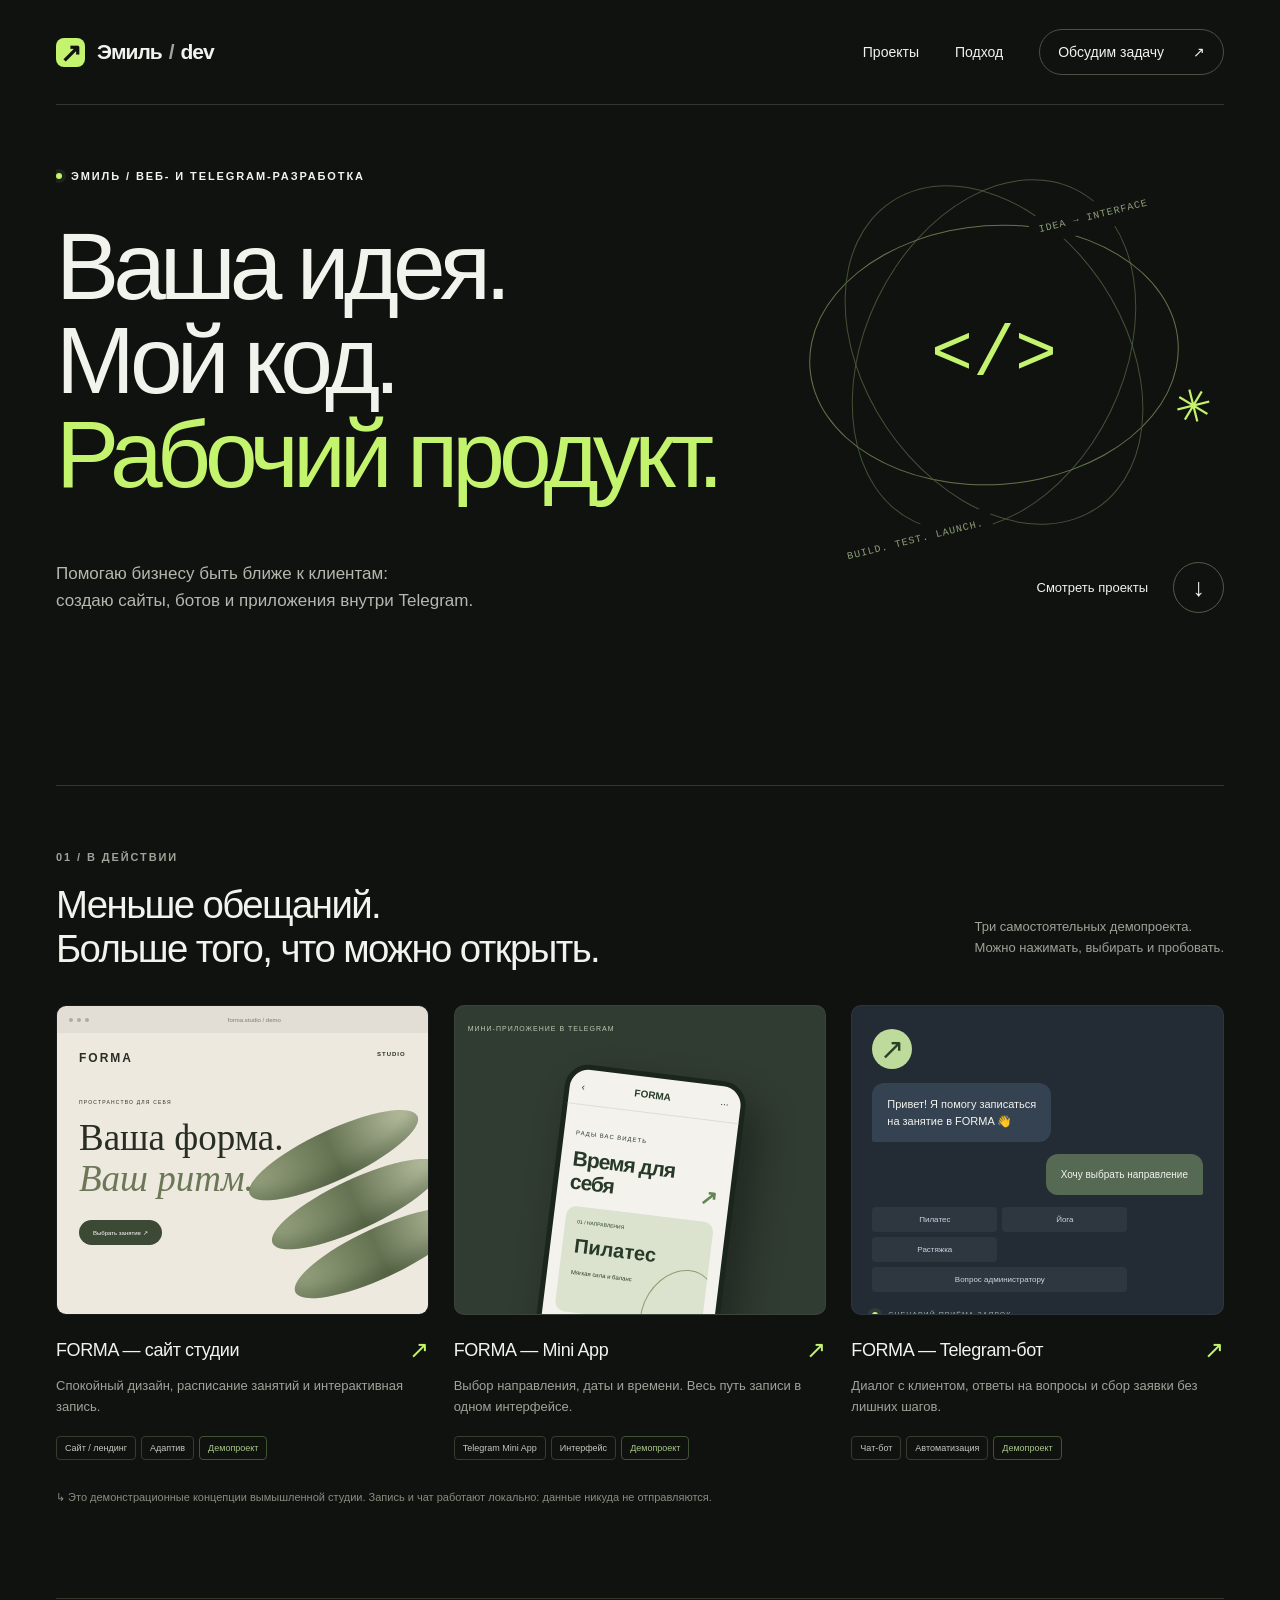
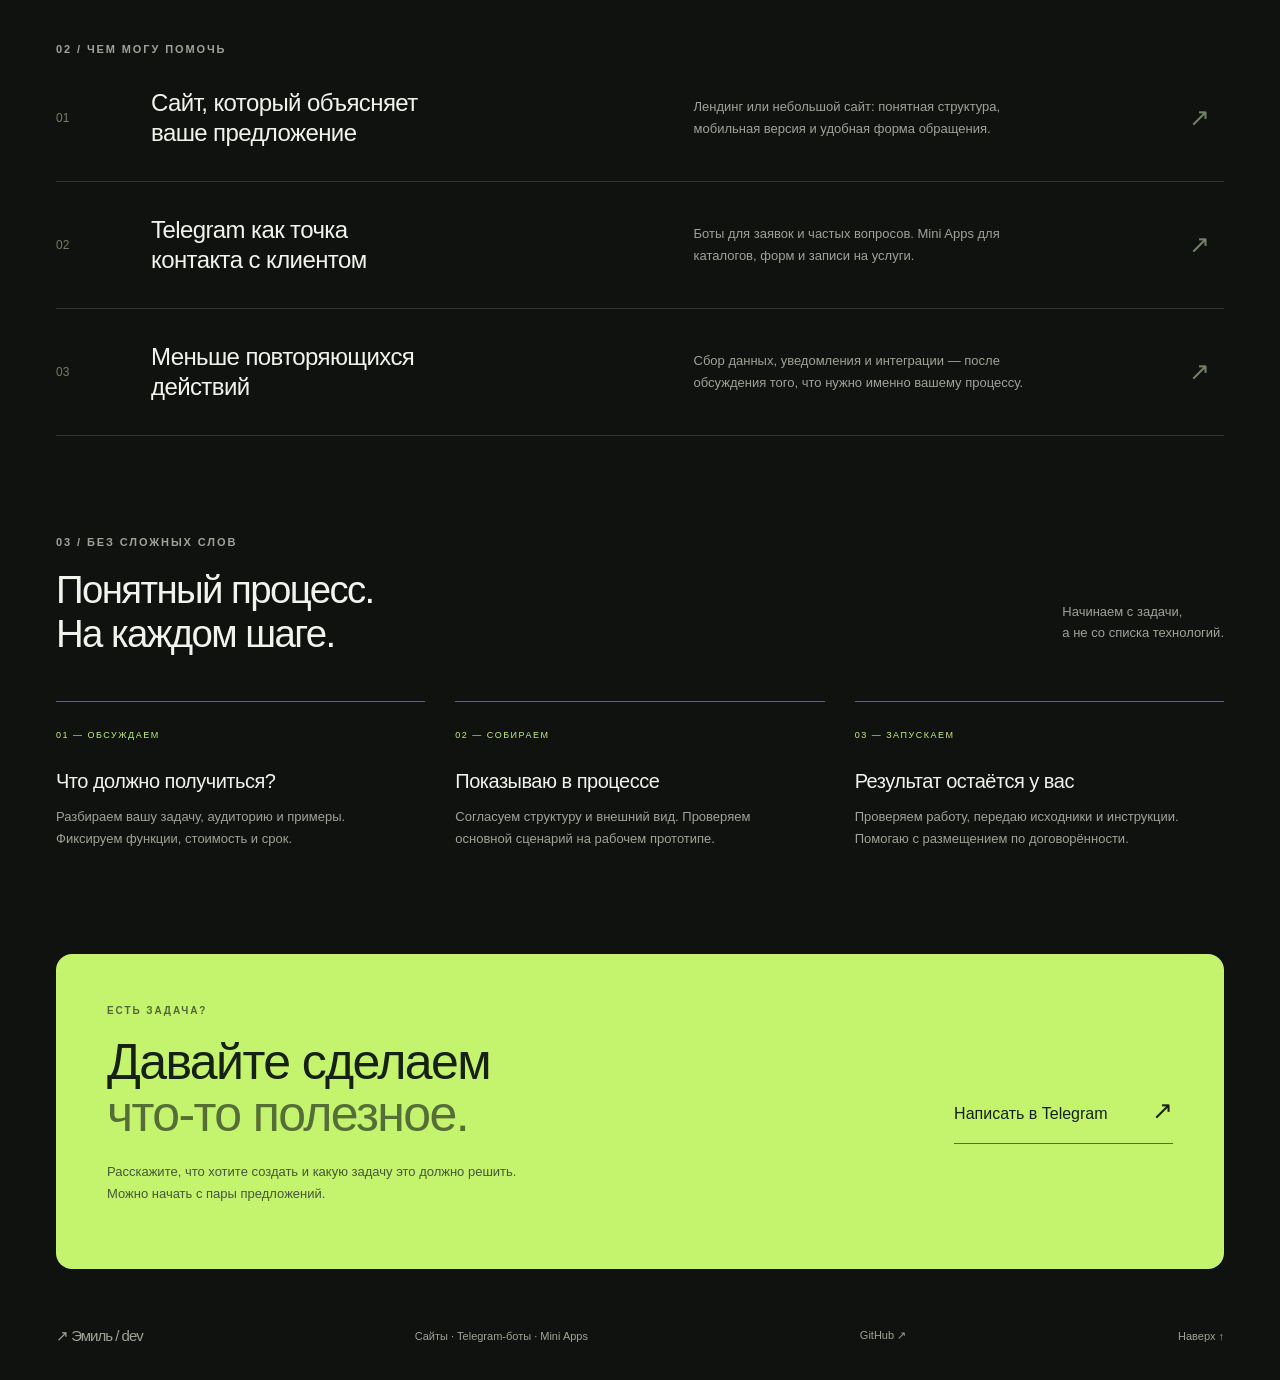
==== index.html @ 74a61aa7 "Publish Emil portfolio and interactive demo projects" ====
<!doctype html>
<html lang="ru"><head><meta charset="utf-8"><meta name="viewport" content="width=device-width,initial-scale=1"><meta name="theme-color" content="#101210"><meta name="description" content="Сайты, Telegram-боты и Mini Apps для бизнеса. Посмотрите интерактивные демонстрационные проекты и обсудите свою задачу."><title>Эмиль — сайты, Telegram-боты и Mini Apps</title><link rel="icon" href="icon.svg" type="image/svg+xml"><link rel="stylesheet" href="style.css"></head>
<body><a class="skip" href="#work">К проектам</a><header class="nav wrap"><a class="brand" href="#" aria-label="На главную"><span class="brand-icon">↗</span> Эмиль<span class="muted">/</span>dev</a><nav aria-label="Основная навигация"><a href="#work">Проекты</a><a href="#approach">Подход</a><a class="nav-contact" href="#contact">Обсудим задачу <span>↗</span></a></nav></header>
<main><section class="hero wrap"><div class="eyebrow"><span class="status-dot"></span> ЭМИЛЬ / ВЕБ- И TELEGRAM-РАЗРАБОТКА</div><h1>Ваша идея.<br>Мой код.<br><span>Рабочий продукт.</span></h1><div class="hero-bottom"><p>Помогаю бизнесу быть ближе к клиентам:<br class="desktop"> создаю сайты, ботов и приложения внутри Telegram.</p><a href="#work" class="round-link"><span>Смотреть проекты</span><span class="round">↓</span></a></div><div class="hero-art" aria-hidden="true"><div class="orbit orbit-one"></div><div class="orbit orbit-two"></div><div class="orbit orbit-three"></div><div class="art-core">&lt;/&gt;</div><span class="art-label label-one">IDEA → INTERFACE</span><span class="art-label label-two">BUILD. TEST. LAUNCH.</span><i class="art-spark">✳</i></div></section>
<section id="work" class="work wrap"><div class="section-top"><div><div class="eyebrow muted">01 / В ДЕЙСТВИИ</div><h2>Меньше обещаний.<br>Больше того, что можно открыть.</h2></div><p class="section-note">Три самостоятельных демопроекта.<br>Можно нажимать, выбирать и пробовать.</p></div>
<div class="project-grid"><a class="project project-site" href="studio.html"><div class="project-preview"><div class="browser-bar"><i></i><i></i><i></i><span>forma.studio / demo</span></div><div class="studio-preview"><div class="studio-mini-logo">FORMA<span>STUDIO</span></div><span class="tiny-caps">ПРОСТРАНСТВО ДЛЯ СЕБЯ</span><strong>Ваша форма.<br><em>Ваш ритм.</em></strong><span class="mini-pill">Выбрать занятие ↗</span><div class="sculpture"><i></i><i></i><i></i></div></div></div><div class="project-title"><h3>FORMA — сайт студии</h3><span>↗</span></div><p>Спокойный дизайн, расписание занятий и интерактивная запись.</p><div class="tags"><span>Сайт / лендинг</span><span>Адаптив</span><span class="demo-tag">Демопроект</span></div></a>
<a class="project project-mini" href="miniapp.html"><div class="project-preview mini-preview"><div class="floating-tag">МИНИ-ПРИЛОЖЕНИЕ В TELEGRAM</div><div class="phone"><div class="phone-top">‹ <b>FORMA</b> ···</div><div class="phone-body"><small>РАДЫ ВАС ВИДЕТЬ</small><strong>Время для<br>себя <span>↗</span></strong><div class="phone-card"><span>01 / НАПРАВЛЕНИЯ</span><b>Пилатес</b><i>Мягкая сила и баланс</i><div class="phone-lines"></div></div><div class="phone-menu">Главная <span>Запись</span> Профиль</div></div></div></div><div class="project-title"><h3>FORMA — Mini App</h3><span>↗</span></div><p>Выбор направления, даты и времени. Весь путь записи в одном интерфейсе.</p><div class="tags"><span>Telegram Mini App</span><span>Интерфейс</span><span class="demo-tag">Демопроект</span></div></a>
<a class="project project-bot" href="bot.html"><div class="project-preview bot-preview"><div class="bot-orb">↗</div><div class="chat-bubble">Привет! Я помогу записаться<br>на занятие в FORMA 👋</div><div class="chat-bubble outgoing">Хочу выбрать направление</div><div class="chat-options"><span>Пилатес</span><span>Йога</span><span>Растяжка</span><span>Вопрос администратору</span></div><div class="chat-caption"><i class="status-dot"></i> СЦЕНАРИЙ ПРИЁМА ЗАЯВОК</div></div><div class="project-title"><h3>FORMA — Telegram-бот</h3><span>↗</span></div><p>Диалог с клиентом, ответы на вопросы и сбор заявки без лишних шагов.</p><div class="tags"><span>Чат-бот</span><span>Автоматизация</span><span class="demo-tag">Демопроект</span></div></a></div><p class="honest-note">↳ Это демонстрационные концепции вымышленной студии. Запись и чат работают локально: данные никуда не отправляются.</p></section>
<section class="services wrap"><div class="eyebrow muted">02 / ЧЕМ МОГУ ПОМОЧЬ</div><div class="service-row"><span>01</span><h3>Сайт, который объясняет<br>ваше предложение</h3><p>Лендинг или небольшой сайт: понятная структура, мобильная версия и удобная форма обращения.</p><span class="service-arrow">↗</span></div><div class="service-row"><span>02</span><h3>Telegram как точка<br>контакта с клиентом</h3><p>Боты для заявок и частых вопросов. Mini Apps для каталогов, форм и записи на услуги.</p><span class="service-arrow">↗</span></div><div class="service-row"><span>03</span><h3>Меньше повторяющихся<br>действий</h3><p>Сбор данных, уведомления и интеграции — после обсуждения того, что нужно именно вашему процессу.</p><span class="service-arrow">↗</span></div></section>
<section id="approach" class="approach wrap"><div class="section-top"><div><div class="eyebrow muted">03 / БЕЗ СЛОЖНЫХ СЛОВ</div><h2>Понятный процесс.<br>На каждом шаге.</h2></div><p class="section-note">Начинаем с задачи,<br>а не со списка технологий.</p></div><div class="steps"><article><span>01 — ОБСУЖДАЕМ</span><h3>Что должно получиться?</h3><p>Разбираем вашу задачу, аудиторию и примеры. Фиксируем функции, стоимость и срок.</p></article><article><span>02 — СОБИРАЕМ</span><h3>Показываю в процессе</h3><p>Согласуем структуру и внешний вид. Проверяем основной сценарий на рабочем прототипе.</p></article><article><span>03 — ЗАПУСКАЕМ</span><h3>Результат остаётся у вас</h3><p>Проверяем работу, передаю исходники и инструкции. Помогаю с размещением по договорённости.</p></article></div></section>
<section id="contact" class="contact wrap"><div><div class="eyebrow">ЕСТЬ ЗАДАЧА?</div><h2>Давайте сделаем<br><span>что-то полезное.</span></h2><p>Расскажите, что хотите создать и какую задачу это должно решить. Можно начать с пары предложений.</p></div><a class="contact-button" href="https://t.me/atlamain" target="_blank" rel="noopener noreferrer">Написать в Telegram <span>↗</span></a></section></main><footer class="wrap"><a class="brand" href="#">↗ Эмиль / dev</a><span>Сайты · Telegram-боты · Mini Apps</span><a href="https://github.com/atlaceo" target="_blank" rel="noopener noreferrer">GitHub ↗</a><a href="#">Наверх ↑</a></footer></body></html>
---- style.css ----
:root{--bg:#101210;--panel:#191c18;--line:#33382f;--text:#f2f3ed;--muted:#9da397;--accent:#c4f36d}*{box-sizing:border-box}html{scroll-behavior:smooth;scroll-padding-top:30px}body{margin:0;background:var(--bg);color:var(--text);font-family:Arial,Helvetica,sans-serif;-webkit-font-smoothing:antialiased}a{color:inherit;text-decoration:none}button,input,select{font:inherit}a:focus-visible,button:focus-visible{outline:3px solid var(--accent);outline-offset:6px}.wrap{width:min(1360px,calc(100% - 112px));margin:auto}.muted{color:var(--muted)}.skip{position:absolute;top:-90px;background:var(--accent);color:var(--bg);padding:16px;z-index:10}.skip:focus{top:0}.nav{height:105px;display:flex;align-items:center;justify-content:space-between;border-bottom:1px solid var(--line)}.brand{display:flex;align-items:center;gap:7px;font-size:21px;letter-spacing:-1px;font-weight:700}.brand-icon{background:var(--accent);color:var(--bg);border-radius:8px;width:29px;height:29px;display:grid;place-items:center;font-size:26px;margin-right:5px}nav{display:flex;align-items:center;gap:36px;font-size:14px}nav a:hover{color:var(--accent)}.nav-contact{border:1px solid #4a5142;padding:14px 18px;border-radius:30px}.nav-contact span{margin-left:25px}.hero{position:relative;padding:65px 0 46px;overflow:hidden;min-height:680px}.eyebrow{font-size:11px;font-weight:600;letter-spacing:1.9px;display:flex;align-items:center;gap:9px}.status-dot{display:inline-block;background:var(--accent);width:6px;height:6px;border-radius:50%;box-shadow:0 0 0 4px #c4f36d12}h1{font-size:clamp(64px,7.4vw,112px);line-height:.99;letter-spacing:-6px;font-weight:500;margin:38px 0 42px;position:relative;z-index:2}h1 span{color:var(--accent)}.hero-bottom{display:flex;align-items:center;justify-content:space-between;position:relative;z-index:2}.hero-bottom p{color:#b3b9ad;font-size:17px;line-height:1.6}.round-link{display:flex;align-items:center;gap:25px;font-size:13px}.round{height:51px;width:51px;border:1px solid #535c47;border-radius:50%;display:grid;place-items:center;font-size:25px;transition:.2s}.round-link:hover .round{background:var(--accent);color:var(--bg);transform:translateY(4px)}.hero-art{position:absolute;right:30px;top:45px;width:400px;height:410px;transform:rotate(-14deg)}.orbit{position:absolute;border:1px solid #445337;border-radius:50%;inset:20px 70px;transform:rotate(40deg)}.orbit-two{transform:rotate(100deg);border-color:#63744b}.orbit-three{transform:rotate(160deg)}.art-core{position:absolute;inset:100px;display:grid;place-items:center;font-family:monospace;font-size:70px;color:#c4f36d;transform:rotate(14deg)}.art-label{position:absolute;background:var(--bg);padding:9px;color:#8e9f79;font:10px monospace;letter-spacing:1px}.label-one{top:80px;right:5px}.label-two{bottom:30px;left:0}.art-spark{position:absolute;right:0;bottom:80px;color:var(--accent);font-size:45px;font-style:normal}.work{padding:65px 0 80px;border-top:1px solid var(--line)}.section-top{display:flex;align-items:end;justify-content:space-between;gap:30px;margin-bottom:34px}h2{font-size:clamp(30px,3vw,44px);font-weight:500;letter-spacing:-1.6px;line-height:1.15;margin:20px 0 0}.section-note{font-size:13px;line-height:1.6;color:var(--muted);max-width:280px}.project-grid{display:grid;grid-template-columns:repeat(3,1fr);gap:25px}.project-preview{height:310px;border-radius:10px;overflow:hidden;position:relative;border:1px solid #ffffff0c;transition:transform .3s}.project:hover .project-preview{transform:translateY(-5px)}.browser-bar{height:27px;background:#e3ded5;display:flex;gap:4px;align-items:center;padding:0 12px}.browser-bar i{background:#b1aaa0;border-radius:50%;height:4px;width:4px}.browser-bar span{font-size:6px;margin:auto;color:#81796f}.studio-preview{height:285px;background:#eee9df;color:#292e25;position:relative;overflow:hidden;padding:18px 22px}.studio-mini-logo{font-size:12px;font-weight:700;letter-spacing:2px;display:flex;justify-content:space-between}.studio-mini-logo span{font-size:6px;letter-spacing:1px}.tiny-caps{display:block;font-size:5px;letter-spacing:1.2px;margin-top:34px}.studio-preview strong{font-family:Georgia,serif;font-size:37px;line-height:1.1;font-weight:400;display:block;margin-top:13px;position:relative;z-index:2}.studio-preview em{color:#6b7756}.mini-pill{background:#3c4934;color:#fff;padding:9px 14px;border-radius:20px;font-size:6px;display:inline-block;margin-top:20px;position:relative;z-index:2}.sculpture{position:absolute;right:-35px;bottom:-10px;transform:rotate(-25deg);width:190px;height:210px}.sculpture i{display:block;background:linear-gradient(90deg,#9ca783,#657352,#c2c9a9);height:50px;width:185px;border-radius:50%;box-shadow:inset 0 -10px 15px #28392055;margin-top:4px}.project-title{display:flex;justify-content:space-between;align-items:center;margin-top:21px}.project-title h3{font-size:18px;margin:0;font-weight:500;letter-spacing:-.4px}.project-title>span{font-size:24px;color:var(--accent)}.project>p{font-size:13px;line-height:1.6;color:var(--muted);margin:12px 0 18px}.tags{display:flex;flex-wrap:wrap;gap:5px}.tags span{font-size:9px;padding:6px 8px;border:1px solid #353c30;border-radius:4px;color:#c3c8bd}.tags .demo-tag{color:#a9c78a;border-color:#415333}.mini-preview{background:#303b31;display:grid;place-items:center}.floating-tag{position:absolute;left:13px;top:19px;font-size:7px;letter-spacing:1px;color:#bacab0}.phone{width:182px;height:295px;background:#f3f2ec;border:5px solid #1a251b;border-radius:24px;color:#273a28;margin-top:66px;transform:rotate(7deg);box-shadow:15px 20px 40px #0005}.phone-top{padding:12px;font-size:10px;display:flex;justify-content:space-between;border-bottom:1px solid #ddd}.phone-body{padding:16px 12px}.phone-body>small{font-size:6px;letter-spacing:1px}.phone-body>strong{font-size:21px;display:block;letter-spacing:-1px;line-height:1.1;margin:8px 0 13px}.phone-body strong span{float:right;color:#628753}.phone-card{background:#dbe3cf;border-radius:10px;padding:12px;position:relative;overflow:hidden;height:106px}.phone-card>span{font-size:5px;display:block}.phone-card>b{font-size:20px;display:block;margin:10px 0 3px}.phone-card>i{font-style:normal;font-size:6px}.phone-lines{border:1px solid #8b9d73;border-radius:50%;height:90px;width:70px;position:absolute;right:-10px;bottom:-32px;transform:rotate(25deg)}.phone-menu{display:flex;justify-content:space-between;font-size:6px;margin-top:18px}.phone-menu span{color:#6c8d54}.bot-preview{background:#232b35;padding:23px 20px}.bot-orb{border-radius:50%;height:40px;width:40px;background:#bedb9b;display:grid;place-items:center;color:#2e4024;font-size:29px;margin-bottom:14px}.chat-bubble{font-size:11px;line-height:1.5;background:#354252;padding:13px 15px;border-radius:12px 12px 12px 2px;width:max-content;max-width:100%}.outgoing{margin:12px 0 12px auto;background:#556953;border-radius:12px 12px 2px 12px;font-size:10px}.chat-options{display:grid;grid-template-columns:1fr 1fr;gap:5px;max-width:255px}.chat-options span{text-align:center;padding:8px;background:#ffffff0d;border-radius:4px;font-size:8px;color:#c9d5e4}.chat-options span:last-child{grid-column:span 2}.chat-caption{display:flex;align-items:center;gap:10px;font-size:7px;letter-spacing:1px;color:#a1b099;margin-top:19px}.honest-note{font-size:11px;line-height:1.6;color:#858e7c;margin-top:29px;max-width:800px}.services{border-top:1px solid var(--line);padding:44px 0 75px}.service-row{display:grid;grid-template-columns:70px 1.1fr 1fr 35px;align-items:center;gap:25px;border-bottom:1px solid var(--line);padding:28px 0}.service-row>span:first-child{font-size:12px;color:#737d68}.service-row h3{font-size:24px;letter-spacing:-.6px;font-weight:400;line-height:1.25;margin:0}.service-row p{max-width:350px;font-size:13px;line-height:1.7;color:var(--muted)}.service-arrow{font-size:25px;color:#738265}.approach{padding:25px 0 90px}.steps{display:grid;grid-template-columns:repeat(3,1fr);gap:30px;margin-top:45px}.steps article{border-top:1px solid #5c6c48;padding-top:22px}.steps span{font-size:9px;letter-spacing:1.5px;color:var(--accent)}.steps h3{font-size:20px;font-weight:500;letter-spacing:-.5px;margin:28px 0 12px}.steps p{color:var(--muted);font-size:13px;line-height:1.7;max-width:330px}.contact{border-radius:16px;background:var(--accent);color:#172111;padding:51px;display:flex;align-items:center;justify-content:space-between;gap:30px;margin-bottom:48px}.contact .eyebrow{font-size:10px;color:#54653d}.contact h2{font-size:50px;line-height:1.05;margin:20px 0}.contact h2 span{color:#556d37}.contact p{font-size:13px;max-width:430px;line-height:1.7;color:#465736}.contact-button{white-space:nowrap;border-bottom:1px solid #566c3e;padding:18px 0;font-size:16px}.contact-button span{margin-left:40px;font-size:25px}footer{padding:10px 0 35px;display:flex;align-items:center;justify-content:space-between;gap:20px;font-size:11px;color:var(--muted)}footer .brand{font-size:15px;font-weight:400}footer a:hover{color:var(--accent)}
@media(min-width:1550px){.hero-art{right:95px}}@media(max-width:1100px){.wrap{width:calc(100% - 64px)}.hero-art{right:-60px;opacity:.6}.hero h1{font-size:82px}.project-grid{gap:16px}.project-preview{height:280px}.studio-preview strong{font-size:30px}.project-title h3{font-size:15px}.service-row{grid-template-columns:35px 1fr 1fr 20px}.service-row h3{font-size:21px}.contact h2{font-size:40px}}@media(max-width:760px){.wrap{width:calc(100% - 40px)}.nav{height:82px}.brand{font-size:18px}nav{gap:18px}nav>a:not(.nav-contact){display:none}.nav-contact{padding:11px 13px;font-size:11px}.nav-contact span{margin-left:10px}.hero{padding-top:40px;min-height:auto;padding-bottom:35px}.hero .eyebrow{font-size:8px;letter-spacing:1.1px}.hero h1{font-size:clamp(49px,10vw,76px);letter-spacing:-3px;line-height:1.05;margin:30px 0}.hero-art{width:220px;height:240px;right:-65px;top:35px;opacity:.22}.orbit{inset:15px 25px}.art-core{inset:60px;font-size:43px}.art-label,.art-spark{display:none}.hero-bottom{display:block}.hero-bottom p{font-size:14px}.round-link{margin-top:25px;justify-content:space-between}.round{width:42px;height:42px}.work{padding-top:40px;padding-bottom:45px}.section-top{display:block;margin-bottom:25px}h2{font-size:30px;letter-spacing:-1.2px}.section-note{font-size:12px;margin-top:18px}.project-grid{grid-template-columns:1fr;gap:36px}.project-preview{height:330px}.project-title h3{font-size:21px}.project>p{font-size:14px}.tags span{font-size:10px}.studio-preview{height:305px;padding:22px 26px}.studio-preview strong{font-size:43px}.tiny-caps{font-size:7px}.sculpture{right:-5px}.studio-mini-logo{font-size:15px}.mini-pill{font-size:9px}.bot-preview{padding:30px}.chat-bubble{font-size:13px}.outgoing{font-size:12px}.chat-options{max-width:100%}.chat-options span{font-size:11px}.phone{margin-top:45px;transform:rotate(6deg);height:310px}.floating-tag{top:25px;left:24px;font-size:8px}.service-row{grid-template-columns:24px 1fr 20px;gap:14px;padding:24px 0}.service-row h3{font-size:22px}.service-row p{grid-column:2;grid-row:2;font-size:13px;margin:0}.service-arrow{grid-column:3;grid-row:1}.services{padding-bottom:45px}.steps{grid-template-columns:1fr;gap:24px;margin-top:30px}.steps h3{margin:18px 0 10px}.steps p{max-width:none}.approach{padding-bottom:45px}.contact{padding:30px 25px;display:block}.contact h2{font-size:36px;letter-spacing:-1.5px}.contact-button{display:flex;justify-content:space-between;margin-top:25px}.contact p{font-size:13px}footer{flex-wrap:wrap;font-size:10px}footer>span{order:3;flex-basis:100%}.desktop{display:none}}@media(prefers-reduced-motion:reduce){html{scroll-behavior:auto}*{transition:none!important}}
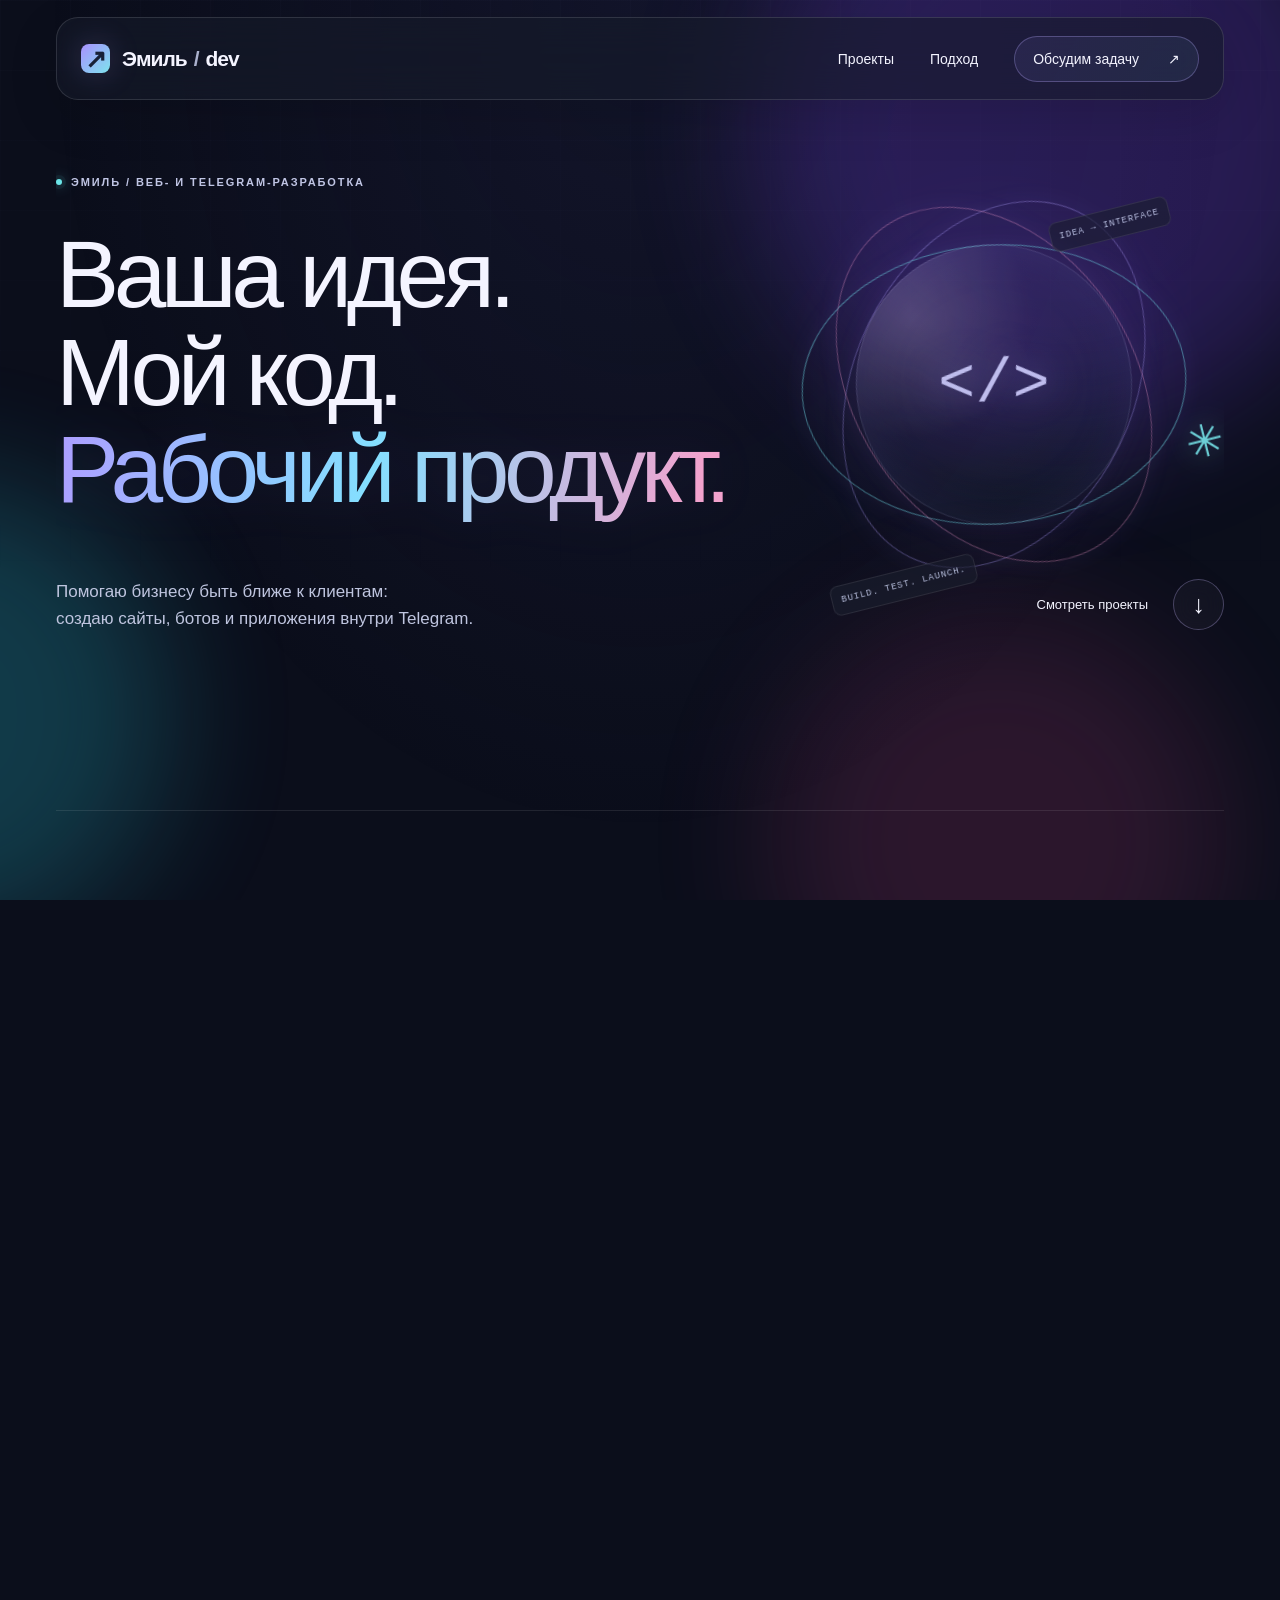
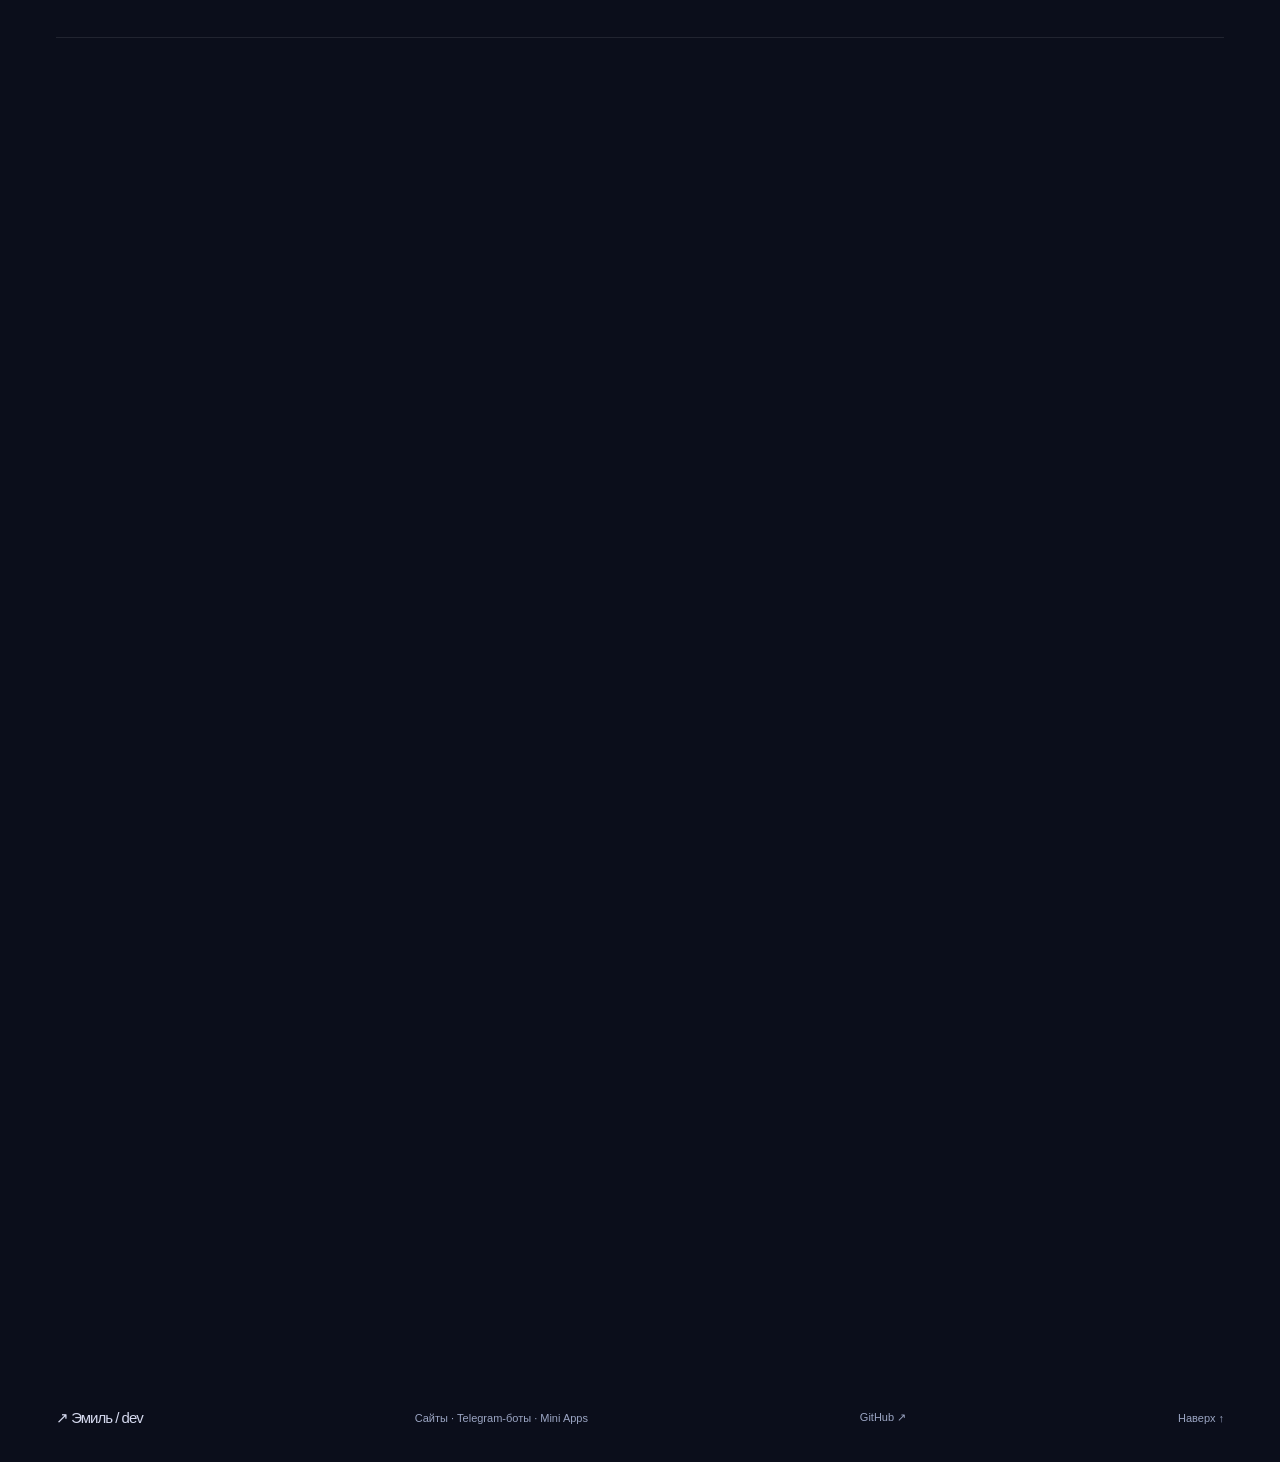
==== commit 1ef73359: "Add colorful glass design and scroll animations" ====
--- a/index.html
+++ b/index.html
@@ -1,6 +1,6 @@
 <!doctype html>
-<html lang="ru"><head><meta charset="utf-8"><meta name="viewport" content="width=device-width,initial-scale=1"><meta name="theme-color" content="#101210"><meta name="description" content="Сайты, Telegram-боты и Mini Apps для бизнеса. Посмотрите интерактивные демонстрационные проекты и обсудите свою задачу."><title>Эмиль — сайты, Telegram-боты и Mini Apps</title><link rel="icon" href="icon.svg" type="image/svg+xml"><link rel="stylesheet" href="style.css"></head>
-<body><a class="skip" href="#work">К проектам</a><header class="nav wrap"><a class="brand" href="#" aria-label="На главную"><span class="brand-icon">↗</span> Эмиль<span class="muted">/</span>dev</a><nav aria-label="Основная навигация"><a href="#work">Проекты</a><a href="#approach">Подход</a><a class="nav-contact" href="#contact">Обсудим задачу <span>↗</span></a></nav></header>
+<html lang="ru"><head><meta charset="utf-8"><meta name="viewport" content="width=device-width,initial-scale=1"><meta name="theme-color" content="#101210"><meta name="description" content="Сайты, Telegram-боты и Mini Apps для бизнеса. Посмотрите интерактивные демонстрационные проекты и обсудите свою задачу."><title>Эмиль — сайты, Telegram-боты и Mini Apps</title><link rel="icon" href="icon.svg" type="image/svg+xml"><link rel="stylesheet" href="style.css"><link rel="stylesheet" href="effects.css"><script src="motion.js" defer></script></head>
+<body><div class="ambient" aria-hidden="true"><i></i><i></i><i></i></div><div class="scroll-progress" aria-hidden="true"></div><a class="skip" href="#work">К проектам</a><header class="nav wrap"><a class="brand" href="#" aria-label="На главную"><span class="brand-icon">↗</span> Эмиль<span class="muted">/</span>dev</a><nav aria-label="Основная навигация"><a href="#work">Проекты</a><a href="#approach">Подход</a><a class="nav-contact" href="#contact">Обсудим задачу <span>↗</span></a></nav></header>
 <main><section class="hero wrap"><div class="eyebrow"><span class="status-dot"></span> ЭМИЛЬ / ВЕБ- И TELEGRAM-РАЗРАБОТКА</div><h1>Ваша идея.<br>Мой код.<br><span>Рабочий продукт.</span></h1><div class="hero-bottom"><p>Помогаю бизнесу быть ближе к клиентам:<br class="desktop"> создаю сайты, ботов и приложения внутри Telegram.</p><a href="#work" class="round-link"><span>Смотреть проекты</span><span class="round">↓</span></a></div><div class="hero-art" aria-hidden="true"><div class="orbit orbit-one"></div><div class="orbit orbit-two"></div><div class="orbit orbit-three"></div><div class="art-core">&lt;/&gt;</div><span class="art-label label-one">IDEA → INTERFACE</span><span class="art-label label-two">BUILD. TEST. LAUNCH.</span><i class="art-spark">✳</i></div></section>
 <section id="work" class="work wrap"><div class="section-top"><div><div class="eyebrow muted">01 / В ДЕЙСТВИИ</div><h2>Меньше обещаний.<br>Больше того, что можно открыть.</h2></div><p class="section-note">Три самостоятельных демопроекта.<br>Можно нажимать, выбирать и пробовать.</p></div>
 <div class="project-grid"><a class="project project-site" href="studio.html"><div class="project-preview"><div class="browser-bar"><i></i><i></i><i></i><span>forma.studio / demo</span></div><div class="studio-preview"><div class="studio-mini-logo">FORMA<span>STUDIO</span></div><span class="tiny-caps">ПРОСТРАНСТВО ДЛЯ СЕБЯ</span><strong>Ваша форма.<br><em>Ваш ритм.</em></strong><span class="mini-pill">Выбрать занятие ↗</span><div class="sculpture"><i></i><i></i><i></i></div></div></div><div class="project-title"><h3>FORMA — сайт студии</h3><span>↗</span></div><p>Спокойный дизайн, расписание занятий и интерактивная запись.</p><div class="tags"><span>Сайт / лендинг</span><span>Адаптив</span><span class="demo-tag">Демопроект</span></div></a>
@@ -11,3 +11,4 @@
 <section id="contact" class="contact wrap"><div><div class="eyebrow">ЕСТЬ ЗАДАЧА?</div><h2>Давайте сделаем<br><span>что-то полезное.</span></h2><p>Расскажите, что хотите создать и какую задачу это должно решить. Можно начать с пары предложений.</p></div><a class="contact-button" href="https://t.me/atlamain" target="_blank" rel="noopener noreferrer">Написать в Telegram <span>↗</span></a></section></main><footer class="wrap"><a class="brand" href="#">↗ Эмиль / dev</a><span>Сайты · Telegram-боты · Mini Apps</span><a href="https://github.com/atlaceo" target="_blank" rel="noopener noreferrer">GitHub ↗</a><a href="#">Наверх ↑</a></footer></body></html>
 
 
+
--- a/effects.css
+++ b/effects.css
@@ -0,0 +1,10 @@
+/* Colour, glass and motion — progressive enhancement over the static layout. */
+:root{--bg:#0b0e1b;--panel:#171d35;--line:#ffffff1a;--text:#f4f4ff;--muted:#abb1cd;--accent:#b6a0ff;--cyan:#6ce5e8;--pink:#f999c9}
+html{scroll-padding-top:100px}body{isolation:isolate;background:#0b0e1b}.ambient{position:fixed;inset:0;overflow:hidden;pointer-events:none;z-index:-1;background:radial-gradient(ellipse at 50% 0,#23234a55,transparent 65%)}.ambient i{position:absolute;display:block;border-radius:50%;filter:blur(65px);opacity:.24;will-change:transform}.ambient i:nth-child(1){width:620px;height:620px;top:-180px;right:-90px;background:#8148ff;animation:aurora-drift 19s ease-in-out infinite alternate}.ambient i:nth-child(2){width:470px;height:470px;top:480px;left:-300px;background:#28c8d9;animation:aurora-drift 23s ease-in-out infinite alternate-reverse}.ambient i:nth-child(3){width:460px;height:460px;bottom:-170px;right:4%;background:#d8488f;opacity:.16;animation:aurora-drift 21s ease-in-out infinite alternate}.ambient:after{content:'';position:absolute;inset:0;background-image:linear-gradient(#a1a6dd05 1px,transparent 1px),linear-gradient(90deg,#a1a6dd05 1px,transparent 1px);background-size:70px 70px;mask-image:linear-gradient(#000,transparent 70%)}
+.scroll-progress{position:fixed;z-index:20;left:0;right:0;top:0;height:3px;background:linear-gradient(90deg,#ad7eff,#72e4ee,#f6a8d6);transform:scaleX(var(--scroll-progress,0));transform-origin:left;pointer-events:none;box-shadow:0 0 20px #b184ff99}.nav{height:83px;margin-top:17px;position:sticky;top:16px;z-index:10;padding:0 24px;border:1px solid #ffffff20;border-radius:22px;background:#171b2b99;backdrop-filter:blur(22px);-webkit-backdrop-filter:blur(22px);box-shadow:0 16px 50px #0002}.brand-icon{background:linear-gradient(135deg,#a990ff,#7ee3ed);box-shadow:0 0 30px #b493ff35;color:#182137}.nav-contact{background:linear-gradient(120deg,#a38bff18,#79dce313);border-color:#bba9ff4d}.nav-contact:hover{background:#afa1ff25;color:white}.hero{padding-top:76px;min-height:710px;overflow:clip}.hero .eyebrow{color:#c0c5e4}.status-dot{background:var(--cyan);box-shadow:0 0 14px #6ce5e8aa,0 0 0 4px #6ce5e810}.hero h1{letter-spacing:-5.5px;line-height:1.03}.hero h1 span{background:linear-gradient(100deg,#ad9dff 0%,#84dfff 47%,#f2a2cd 95%);background-clip:text;-webkit-background-clip:text;color:transparent;filter:drop-shadow(0 0 25px #ac89ff15)}.hero-bottom p{color:#bfc5df}.round{background:#ffffff08;border-color:#c0b4f84d;backdrop-filter:blur(10px)}.round-link:hover .round{background:linear-gradient(135deg,#bca0ff,#82e0eb);box-shadow:0 0 35px #b29aff35}.hero-art{top:72px;right:20px;width:420px;height:425px;translate:0 var(--parallax,0px);opacity:.9}.hero-art:before{content:'';position:absolute;inset:72px;border-radius:50%;background:radial-gradient(circle at 27% 20%,#e6d6ff40,#9895ff12 40%,#6ce5e808 70%);border:1px solid #c9c5ff30;box-shadow:inset 0 0 50px #a489ff18,0 0 100px #9779ff1c;backdrop-filter:blur(14px)}.orbit{border-color:#b0a0ff65;box-shadow:0 0 25px #a394ff10}.orbit-two{border-color:#73dfed88}.orbit-three{border-color:#ef98c969}.art-core{color:#cfceff;text-shadow:0 0 35px #bcb1ff80;font-size:62px;animation:core-float 6s ease-in-out infinite}.art-label{background:#181c2ba6;border:1px solid #ffffff18;border-radius:8px;color:#cad2f2;backdrop-filter:blur(10px);font-size:9px}.art-spark{color:#75e4e9;text-shadow:0 0 30px #6de1e966;animation:spark-turn 24s linear infinite}.label-one{right:-2px;top:70px}.label-two{bottom:25px}.work{border-color:#ffffff18}.section-top .eyebrow,.services>.eyebrow,.approach .eyebrow{color:#a998ee}.section-note,.project>p,.steps p,.service-row p{color:#aeb7d1}.project-grid{gap:22px}.project{padding:12px 12px 20px;border:1px solid #ffffff1c;border-radius:23px;background:linear-gradient(140deg,#ffffff0d,#ffffff03);backdrop-filter:blur(16px);-webkit-backdrop-filter:blur(16px);box-shadow:0 20px 50px #00000019;position:relative;transition:border-color .3s,box-shadow .3s,translate .3s}.project:after{content:'';position:absolute;inset:0;border-radius:inherit;pointer-events:none;background:linear-gradient(130deg,#c6b8ff0d,transparent 35%,#83e4ef05);opacity:0;transition:opacity .3s}.project:hover{border-color:#b4a0ff68;box-shadow:0 25px 70px #0004,0 0 35px #a289ff10;translate:0 -7px}.project:hover:after{opacity:1}.project:hover .project-preview{transform:none}.project-preview{border-radius:14px;height:290px}.project-title,.project>p,.tags{margin-left:8px;margin-right:8px}.project-title h3{font-size:17px}.project-title>span{color:#a3dbe9;transition:transform .3s}.project:hover .project-title>span{transform:translate(3px,-3px)}.tags span{background:#ffffff05;border-color:#ffffff20;color:#c8cfe8}.tags .demo-tag{color:#c8b6ff;border-color:#b59aff30;background:#b093ff0a}.mini-preview{background:radial-gradient(ellipse at 70% 20%,#626488,#303446 80%)}.bot-preview{background:radial-gradient(ellipse at 0 0,#3c425e,#222b40 85%)}.bot-orb{background:linear-gradient(140deg,#c8acff,#83e1e9);box-shadow:0 0 30px #a896ff25}.chat-bubble{background:#515d7a65;border:1px solid #ffffff0c}.outgoing{background:#6a588777}.chat-options span{background:#c3b4ff12}.chat-caption{color:#b7b2da}.honest-note{color:#939dbb}.services{border-color:#ffffff18}.service-row{border-color:#ffffff15;transition:background .3s;border-radius:12px}.service-row:hover{background:#ffffff03}.service-row>span:first-child{color:#8f84b4}.service-arrow{color:#b5a0ff}.steps article{border-color:#a58cff66;border-radius:15px;background:linear-gradient(150deg,#ffffff08,#ffffff02);padding:25px 23px 15px;border:1px solid #ffffff18;position:relative;overflow:hidden}.steps article:before{content:'';position:absolute;top:0;left:25px;width:45px;height:2px;background:linear-gradient(90deg,#bc8fff,#78e1ed);box-shadow:0 0 22px #a88eff88}.steps span{color:#acb8ee}.steps article:nth-child(2) span{color:#85d5df}.steps article:nth-child(3) span{color:#eda8d0}.contact{position:relative;overflow:hidden;background:linear-gradient(115deg,#b3a0faee,#99c8eeee 54%,#e4a6d4ee);border:1px solid #ffffff55;box-shadow:0 25px 90px #9c7be520,inset 0 1px 0 #ffffff50;color:#19213b;border-radius:25px;backdrop-filter:blur(20px)}.contact:after{content:'';position:absolute;width:400px;height:400px;right:-210px;top:-180px;border:1px solid #ffffff40;border-radius:50%;box-shadow:0 0 0 40px #ffffff0a,0 0 0 80px #ffffff08;pointer-events:none}.contact .eyebrow{color:#454d72}.contact h2 span{color:#505882}.contact p{color:#394968}.contact-button{position:relative;z-index:1;color:#1c2949;border-color:#5261887d}.contact-button:hover{color:#344d80}footer{color:#9ba5c3}footer .brand{color:#d4d8ed}
+@keyframes aurora-drift{from{transform:translate3d(0,0,0) scale(1)}to{transform:translate3d(-65px,60px,0) scale(1.12)}}@keyframes core-float{0%,100%{transform:translateY(0) rotate(14deg)}50%{transform:translateY(-10px) rotate(14deg)}}@keyframes spark-turn{to{rotate:360deg}}
+.motion-ready [data-reveal]{opacity:0;transform:translateY(27px);transition:opacity .75s ease,transform .75s cubic-bezier(.2,.7,.2,1);transition-delay:var(--reveal-delay,0ms)}.motion-ready [data-reveal].is-visible{opacity:1;transform:none}.motion-ready .project[data-reveal]{transition:opacity .75s ease,transform .75s cubic-bezier(.2,.7,.2,1),border-color .3s,box-shadow .3s,translate .3s;transition-delay:var(--reveal-delay,0ms),var(--reveal-delay,0ms),0ms,0ms,0ms}
+@supports not (backdrop-filter:blur(1px)){.nav{background:#171b2bf2}.project,.steps article{background:#181d31}.art-label{background:#181c2b}}
+@media(max-width:1100px){.hero-art{right:-80px;opacity:.6}.project-preview{height:270px}.project-title h3{font-size:15px}.contact h2{font-size:39px}}
+@media(max-width:760px){html{scroll-padding-top:85px}.nav{height:68px;margin-top:12px;top:10px;border-radius:17px;padding:0 13px;width:calc(100% - 24px)}.brand{font-size:16px}.brand-icon{width:26px;height:26px;font-size:23px}.nav-contact{padding:10px 12px;font-size:10px}.hero{padding-top:45px;min-height:auto}.hero h1{font-size:clamp(49px,10vw,76px);letter-spacing:-2.5px}.hero .eyebrow{font-size:8px;letter-spacing:.8px}.hero-art{width:240px;height:270px;top:48px;right:-82px;opacity:.3;translate:none}.hero-art:before{inset:40px}.art-core{font-size:40px}.hero-bottom p{color:#c5c9df}.project-grid{gap:24px}.project{padding:10px 10px 20px;border-radius:20px}.project-preview{height:310px}.project-title h3{font-size:19px}.project>p{font-size:13px}.tags span{font-size:9px}.ambient i{filter:blur(55px);opacity:.18;animation:none!important;will-change:auto}.ambient i:nth-child(1){width:380px;height:420px;right:-200px;top:0}.ambient i:nth-child(2){width:260px;height:400px;left:-180px;top:700px}.ambient i:nth-child(3){display:none}.steps{gap:15px}.steps article{padding:25px 22px 18px}.contact{border-radius:21px;padding:30px 25px}.contact h2{font-size:35px}.service-row h3{font-size:21px}.hero-art .art-core{animation:none}.art-spark{display:none}}
+@media(prefers-reduced-motion:reduce){html{scroll-behavior:auto}.ambient i,.art-core,.art-spark{animation:none!important;will-change:auto}.hero-art{translate:none!important}.motion-ready [data-reveal]{opacity:1;transform:none;transition:none!important}.project:hover,.project-title>span{translate:none;transform:none}.scroll-progress{display:none}}
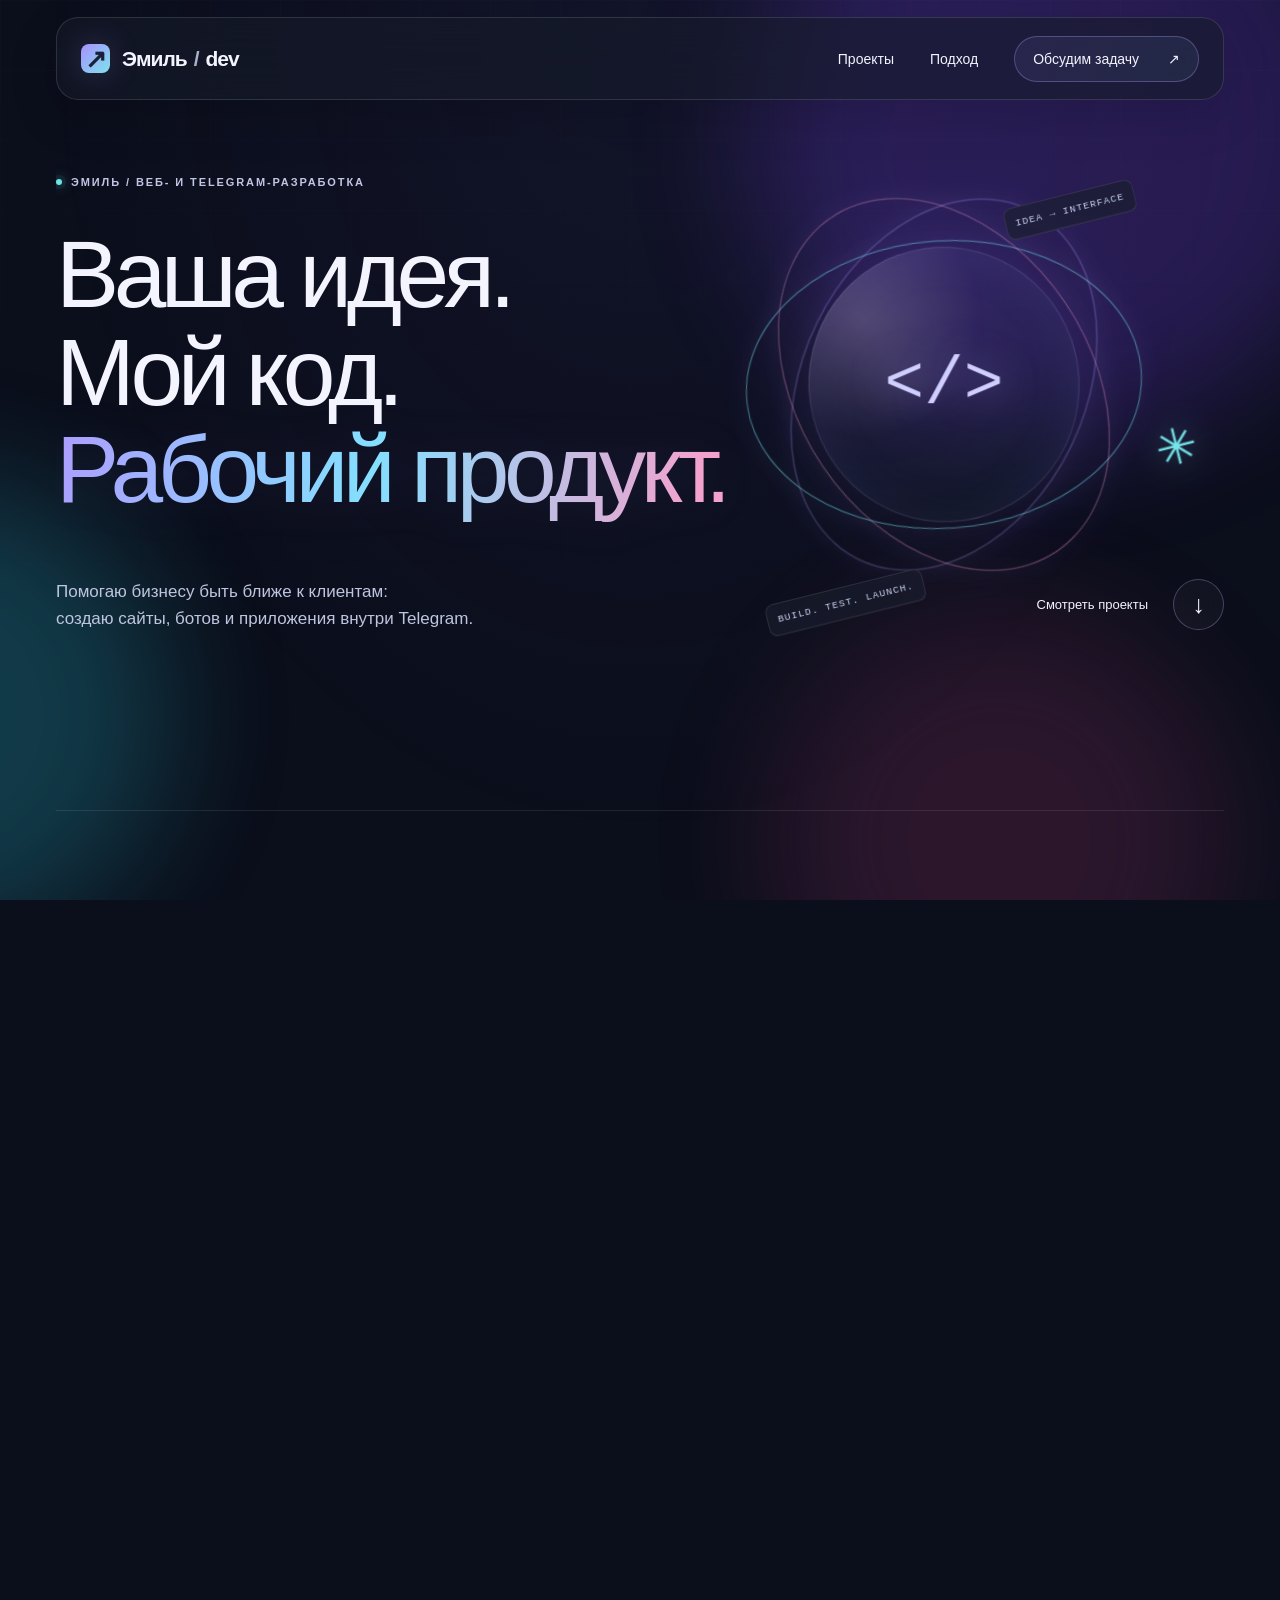
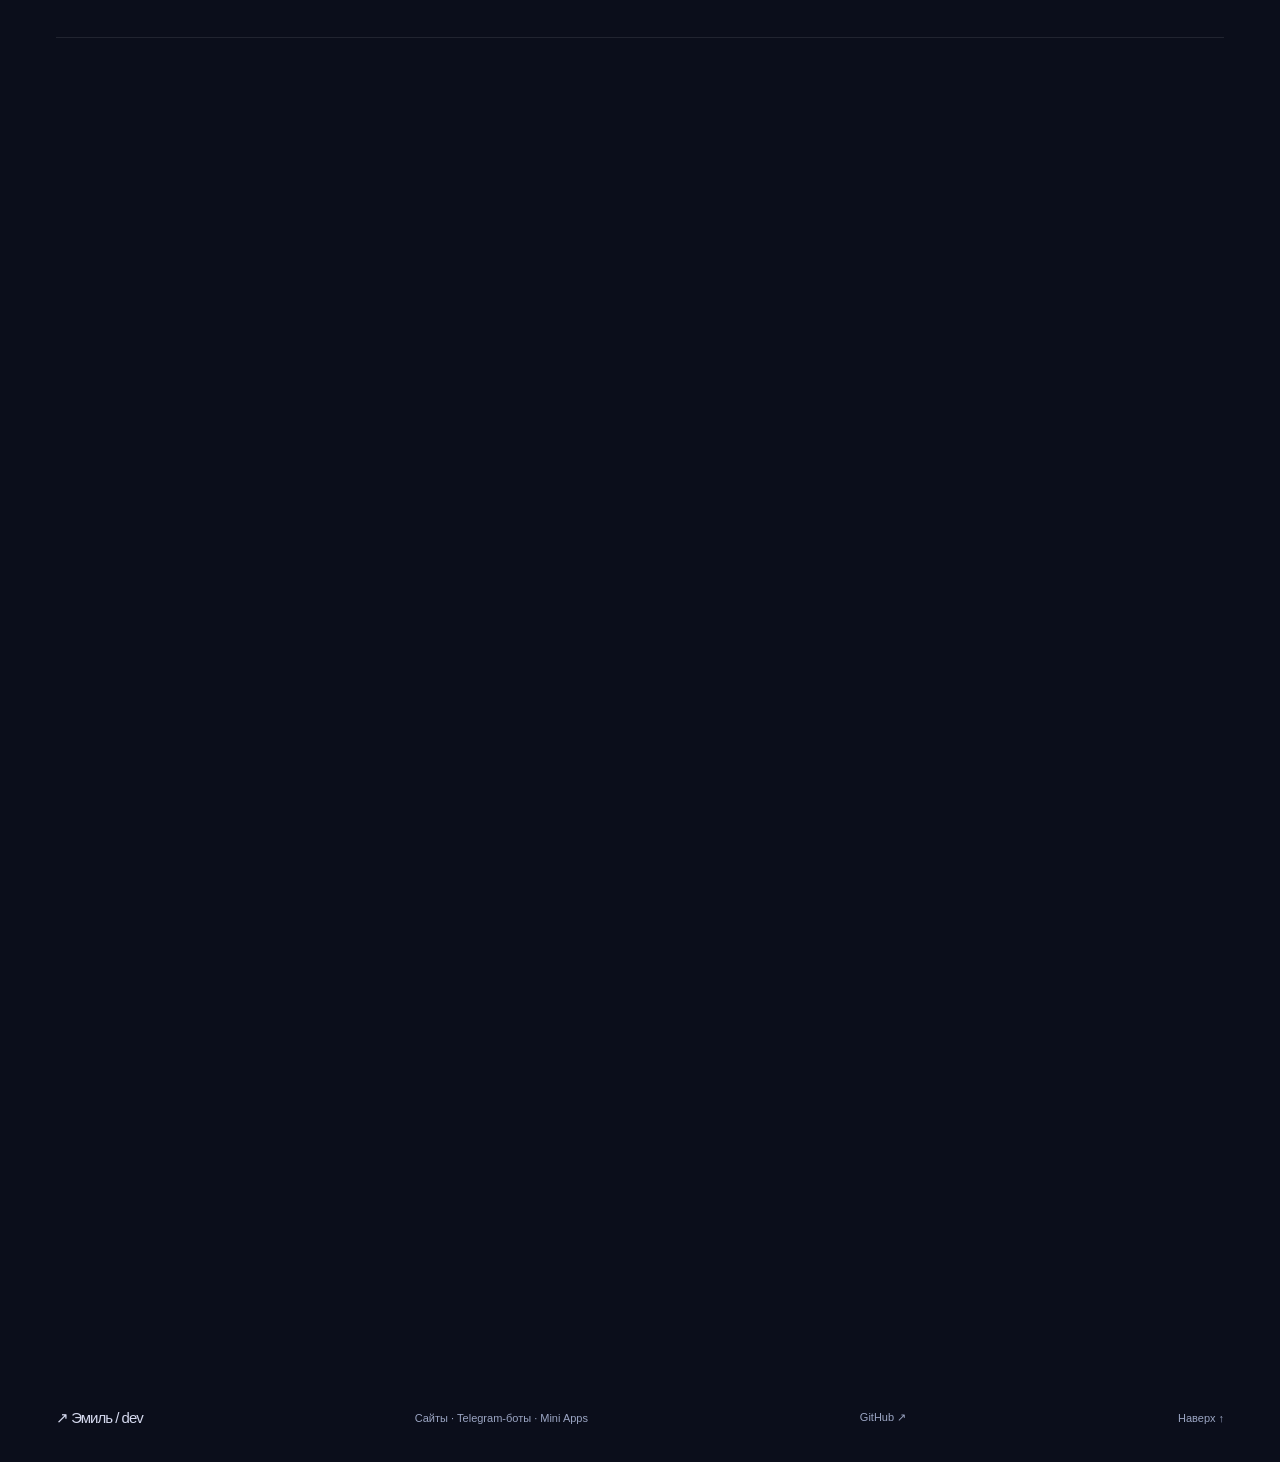
==== commit 426f824e: "Refresh asset versions for cursor tilt" ====
--- a/index.html
+++ b/index.html
@@ -1,5 +1,5 @@
 <!doctype html>
-<html lang="ru"><head><meta charset="utf-8"><meta name="viewport" content="width=device-width,initial-scale=1"><meta name="theme-color" content="#101210"><meta name="description" content="Сайты, Telegram-боты и Mini Apps для бизнеса. Посмотрите интерактивные демонстрационные проекты и обсудите свою задачу."><title>Эмиль — сайты, Telegram-боты и Mini Apps</title><link rel="icon" href="icon.svg" type="image/svg+xml"><link rel="stylesheet" href="style.css"><link rel="stylesheet" href="effects.css"><script src="motion.js" defer></script></head>
+<html lang="ru"><head><meta charset="utf-8"><meta name="viewport" content="width=device-width,initial-scale=1"><meta name="theme-color" content="#101210"><meta name="description" content="Сайты, Telegram-боты и Mini Apps для бизнеса. Посмотрите интерактивные демонстрационные проекты и обсудите свою задачу."><title>Эмиль — сайты, Telegram-боты и Mini Apps</title><link rel="icon" href="icon.svg" type="image/svg+xml"><link rel="stylesheet" href="style.css"><link rel="stylesheet" href="effects.css?v=3"><script src="motion.js?v=3" defer></script></head>
 <body><div class="ambient" aria-hidden="true"><i></i><i></i><i></i></div><div class="scroll-progress" aria-hidden="true"></div><a class="skip" href="#work">К проектам</a><header class="nav wrap"><a class="brand" href="#" aria-label="На главную"><span class="brand-icon">↗</span> Эмиль<span class="muted">/</span>dev</a><nav aria-label="Основная навигация"><a href="#work">Проекты</a><a href="#approach">Подход</a><a class="nav-contact" href="#contact">Обсудим задачу <span>↗</span></a></nav></header>
 <main><section class="hero wrap"><div class="eyebrow"><span class="status-dot"></span> ЭМИЛЬ / ВЕБ- И TELEGRAM-РАЗРАБОТКА</div><h1>Ваша идея.<br>Мой код.<br><span>Рабочий продукт.</span></h1><div class="hero-bottom"><p>Помогаю бизнесу быть ближе к клиентам:<br class="desktop"> создаю сайты, ботов и приложения внутри Telegram.</p><a href="#work" class="round-link"><span>Смотреть проекты</span><span class="round">↓</span></a></div><div class="hero-art" aria-hidden="true"><div class="orbit orbit-one"></div><div class="orbit orbit-two"></div><div class="orbit orbit-three"></div><div class="art-core">&lt;/&gt;</div><span class="art-label label-one">IDEA → INTERFACE</span><span class="art-label label-two">BUILD. TEST. LAUNCH.</span><i class="art-spark">✳</i></div></section>
 <section id="work" class="work wrap"><div class="section-top"><div><div class="eyebrow muted">01 / В ДЕЙСТВИИ</div><h2>Меньше обещаний.<br>Больше того, что можно открыть.</h2></div><p class="section-note">Три самостоятельных демопроекта.<br>Можно нажимать, выбирать и пробовать.</p></div>
@@ -12,3 +12,4 @@
 
 
 
+
--- a/effects.css
+++ b/effects.css
@@ -8,3 +8,14 @@
 @media(max-width:1100px){.hero-art{right:-80px;opacity:.6}.project-preview{height:270px}.project-title h3{font-size:15px}.contact h2{font-size:39px}}
 @media(max-width:760px){html{scroll-padding-top:85px}.nav{height:68px;margin-top:12px;top:10px;border-radius:17px;padding:0 13px;width:calc(100% - 24px)}.brand{font-size:16px}.brand-icon{width:26px;height:26px;font-size:23px}.nav-contact{padding:10px 12px;font-size:10px}.hero{padding-top:45px;min-height:auto}.hero h1{font-size:clamp(49px,10vw,76px);letter-spacing:-2.5px}.hero .eyebrow{font-size:8px;letter-spacing:.8px}.hero-art{width:240px;height:270px;top:48px;right:-82px;opacity:.3;translate:none}.hero-art:before{inset:40px}.art-core{font-size:40px}.hero-bottom p{color:#c5c9df}.project-grid{gap:24px}.project{padding:10px 10px 20px;border-radius:20px}.project-preview{height:310px}.project-title h3{font-size:19px}.project>p{font-size:13px}.tags span{font-size:9px}.ambient i{filter:blur(55px);opacity:.18;animation:none!important;will-change:auto}.ambient i:nth-child(1){width:380px;height:420px;right:-200px;top:0}.ambient i:nth-child(2){width:260px;height:400px;left:-180px;top:700px}.ambient i:nth-child(3){display:none}.steps{gap:15px}.steps article{padding:25px 22px 18px}.contact{border-radius:21px;padding:30px 25px}.contact h2{font-size:35px}.service-row h3{font-size:21px}.hero-art .art-core{animation:none}.art-spark{display:none}}
 @media(prefers-reduced-motion:reduce){html{scroll-behavior:auto}.ambient i,.art-core,.art-spark{animation:none!important;will-change:auto}.hero-art{translate:none!important}.motion-ready [data-reveal]{opacity:1;transform:none;transition:none!important}.project:hover,.project-title>span{translate:none;transform:none}.scroll-progress{display:none}}
+/* Cursor-controlled sculpture: no automatic bobbing or spinning. */
+.hero-art{transform:perspective(950px) rotateX(var(--tilt-x,0deg)) rotateY(var(--tilt-y,0deg)) rotateZ(-14deg);transform-style:preserve-3d;transition:transform .32s cubic-bezier(.2,.65,.25,1);opacity:1}
+.hero-art:before{transform:translateZ(-18px)}
+.hero-art .orbit-one{translate:0 0 12px}.hero-art .orbit-two{translate:0 0 28px}.hero-art .orbit-three{translate:0 0 44px}
+.hero-art .art-core{animation:none;transform:rotate(14deg) translateZ(62px)}
+.hero-art .art-label{translate:0 0 78px}.hero-art .art-spark{animation:none;translate:0 0 90px}
+@media(max-width:1100px){.hero-art{opacity:.6}}
+@media(max-width:760px),(hover:none),(pointer:coarse){.hero-art{transform:rotate(-14deg);transform-style:flat;transition:none}.hero-art:before{transform:none}.hero-art .orbit,.hero-art .art-label,.hero-art .art-spark{translate:none}.hero-art .art-core{transform:rotate(14deg)}}
+@media(max-width:760px){.hero-art{opacity:.3}}
+@media(prefers-reduced-motion:reduce){.hero-art{transform:rotate(-14deg)!important;transform-style:flat;transition:none!important}.hero-art:before{transform:none}.hero-art .orbit,.hero-art .art-label,.hero-art .art-spark{translate:none}.hero-art .art-core{transform:rotate(14deg)}}
+@media(min-width:1101px){.hero-art{right:70px}}
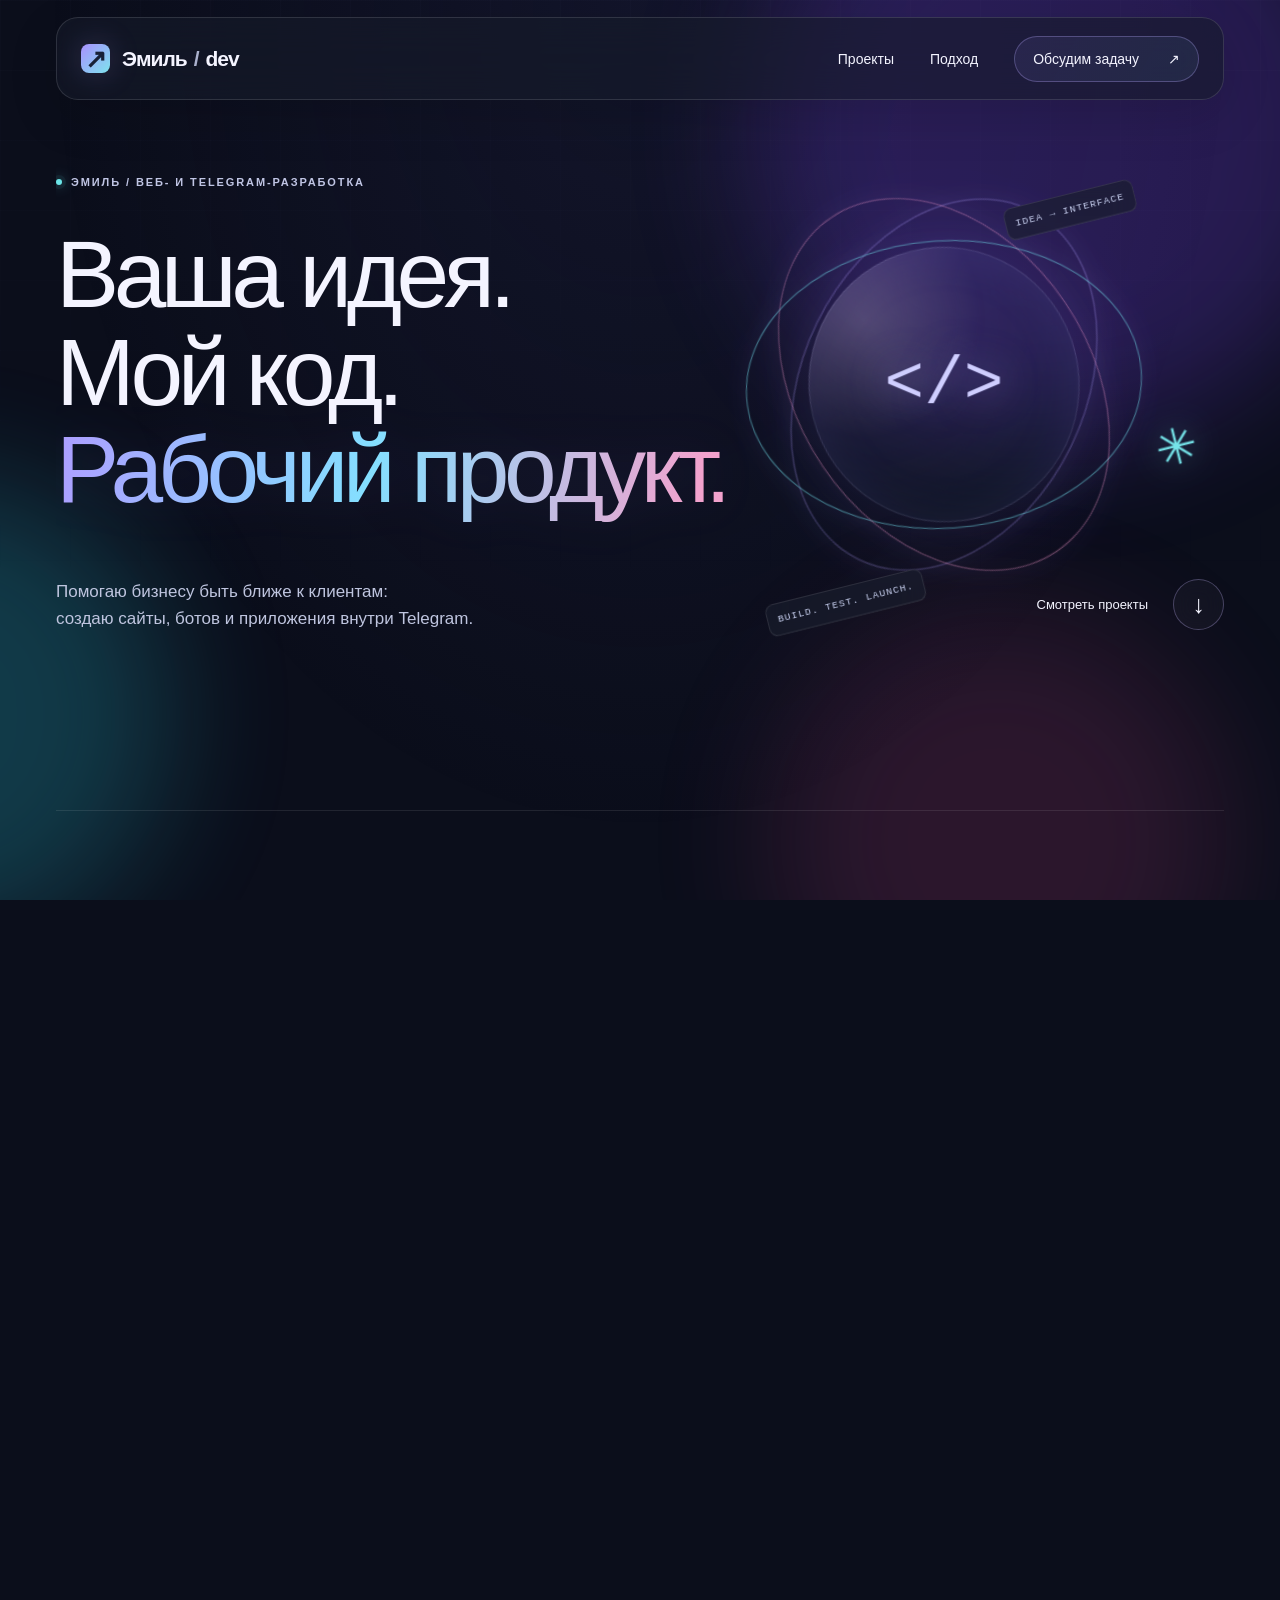
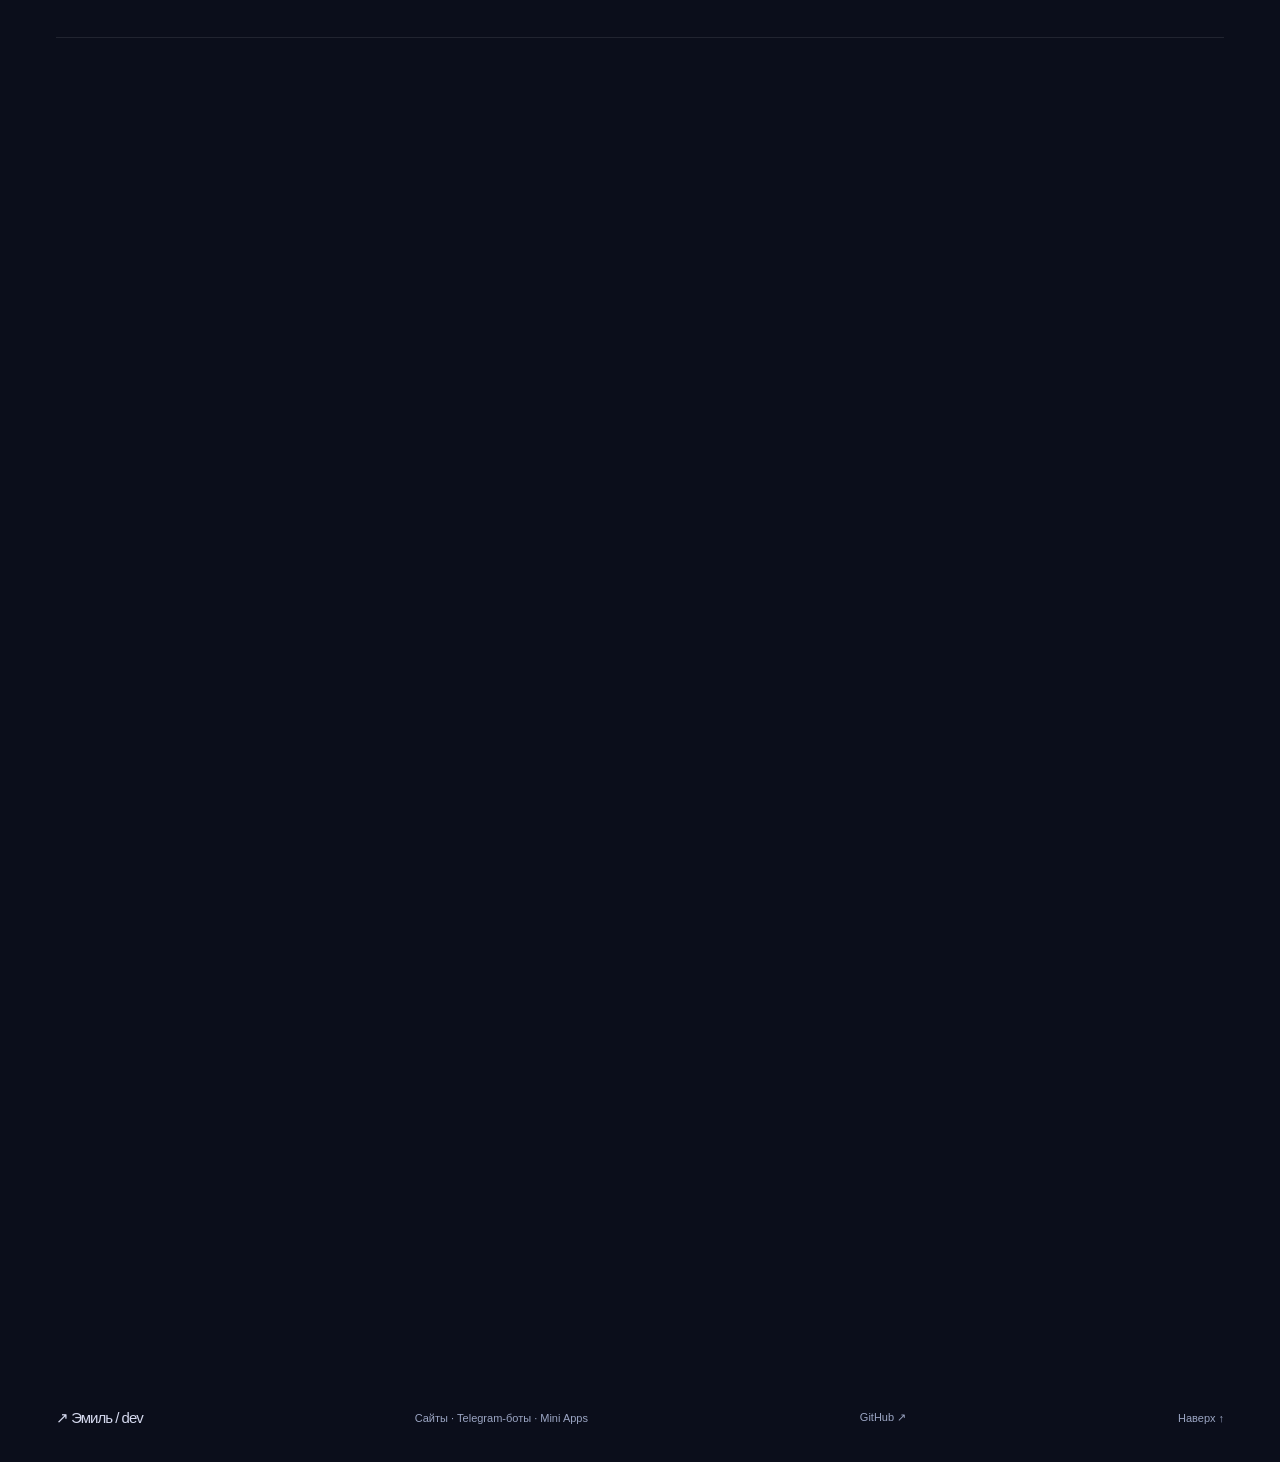
==== commit cbca4503: "Improve phone and tablet layouts across portfolio and demos" ====
--- a/index.html
+++ b/index.html
@@ -1,5 +1,5 @@
 <!doctype html>
-<html lang="ru"><head><meta charset="utf-8"><meta name="viewport" content="width=device-width,initial-scale=1"><meta name="theme-color" content="#101210"><meta name="description" content="Сайты, Telegram-боты и Mini Apps для бизнеса. Посмотрите интерактивные демонстрационные проекты и обсудите свою задачу."><title>Эмиль — сайты, Telegram-боты и Mini Apps</title><link rel="icon" href="icon.svg" type="image/svg+xml"><link rel="stylesheet" href="style.css"><link rel="stylesheet" href="effects.css?v=3"><script src="motion.js?v=3" defer></script></head>
+<html lang="ru"><head><meta charset="utf-8"><meta name="viewport" content="width=device-width,initial-scale=1"><meta name="theme-color" content="#101210"><meta name="description" content="Сайты, Telegram-боты и Mini Apps для бизнеса. Посмотрите интерактивные демонстрационные проекты и обсудите свою задачу."><title>Эмиль — сайты, Telegram-боты и Mini Apps</title><link rel="icon" href="icon.svg" type="image/svg+xml"><link rel="stylesheet" href="style.css"><link rel="stylesheet" href="effects.css?v=4"><script src="motion.js?v=3" defer></script></head>
 <body><div class="ambient" aria-hidden="true"><i></i><i></i><i></i></div><div class="scroll-progress" aria-hidden="true"></div><a class="skip" href="#work">К проектам</a><header class="nav wrap"><a class="brand" href="#" aria-label="На главную"><span class="brand-icon">↗</span> Эмиль<span class="muted">/</span>dev</a><nav aria-label="Основная навигация"><a href="#work">Проекты</a><a href="#approach">Подход</a><a class="nav-contact" href="#contact">Обсудим задачу <span>↗</span></a></nav></header>
 <main><section class="hero wrap"><div class="eyebrow"><span class="status-dot"></span> ЭМИЛЬ / ВЕБ- И TELEGRAM-РАЗРАБОТКА</div><h1>Ваша идея.<br>Мой код.<br><span>Рабочий продукт.</span></h1><div class="hero-bottom"><p>Помогаю бизнесу быть ближе к клиентам:<br class="desktop"> создаю сайты, ботов и приложения внутри Telegram.</p><a href="#work" class="round-link"><span>Смотреть проекты</span><span class="round">↓</span></a></div><div class="hero-art" aria-hidden="true"><div class="orbit orbit-one"></div><div class="orbit orbit-two"></div><div class="orbit orbit-three"></div><div class="art-core">&lt;/&gt;</div><span class="art-label label-one">IDEA → INTERFACE</span><span class="art-label label-two">BUILD. TEST. LAUNCH.</span><i class="art-spark">✳</i></div></section>
 <section id="work" class="work wrap"><div class="section-top"><div><div class="eyebrow muted">01 / В ДЕЙСТВИИ</div><h2>Меньше обещаний.<br>Больше того, что можно открыть.</h2></div><p class="section-note">Три самостоятельных демопроекта.<br>Можно нажимать, выбирать и пробовать.</p></div>
--- a/effects.css
+++ b/effects.css
@@ -19,3 +19,51 @@
 @media(max-width:760px){.hero-art{opacity:.3}}
 @media(prefers-reduced-motion:reduce){.hero-art{transform:rotate(-14deg)!important;transform-style:flat;transition:none!important}.hero-art:before{transform:none}.hero-art .orbit,.hero-art .art-label,.hero-art .art-spark{translate:none}.hero-art .art-core{transform:rotate(14deg)}}
 @media(min-width:1101px){.hero-art{right:70px}}
+/* Responsive layouts: readable content and comfortable touch controls. */
+html{-webkit-text-size-adjust:100%}
+.project,.steps article,.service-row>*{min-width:0}
+@media(min-width:761px) and (max-width:1100px){
+ .project-grid{grid-template-columns:repeat(2,minmax(0,1fr));gap:22px}
+ .project:last-child{grid-column:1/-1;max-width:calc(50% - 11px)}
+ .steps{gap:16px}.steps article{padding:22px 18px}.steps h3{font-size:19px}
+ .hero h1{font-size:clamp(64px,8.6vw,86px)}
+ .contact{flex-wrap:wrap}.contact-button{min-height:48px}
+}
+@media(max-width:760px){
+ .nav{display:grid;grid-template-columns:1fr auto;grid-template-rows:44px 34px;height:auto;gap:3px 12px;padding:9px 14px 7px;top:8px}
+ .nav .brand{grid-column:1;grid-row:1;font-size:16px;white-space:nowrap;min-height:44px}
+ .nav nav{display:contents}
+ .nav nav>a:not(.nav-contact){display:flex;align-items:center;justify-content:center;grid-row:2;min-height:34px;font-size:12px;border-top:1px solid #ffffff12}
+ .nav nav>a:first-child{grid-column:1}.nav nav>a:nth-child(2){grid-column:2}
+ .nav-contact{grid-column:2;grid-row:1;display:flex;align-items:center;min-height:44px;font-size:11px;padding:10px 12px}
+ .nav-contact span{margin-left:8px}
+ html{scroll-padding-top:125px}
+ .hero{padding-top:35px;padding-bottom:34px}
+ .hero h1{font-size:clamp(32px,10vw,72px);letter-spacing:-1.8px;line-height:1.08;margin:27px 0 25px}
+ .hero h1 span{white-space:nowrap}
+ .hero .eyebrow{font-size:8px;letter-spacing:.5px;line-height:1.6}
+ .hero-art{width:220px;height:240px;right:-95px;top:52px;opacity:.18;pointer-events:none}
+ .hero-bottom p{font-size:15px;line-height:1.7;max-width:470px}
+ .round-link{min-height:48px;margin-top:20px;font-size:14px}.round{width:48px;height:48px}
+ .work{padding-top:34px}.section-top h2{font-size:clamp(25px,6.8vw,40px);line-height:1.2}
+ .section-note{font-size:13px;line-height:1.7}
+ .project-grid{gap:22px}.project{padding:12px;border-radius:20px}
+ .project-preview{height:300px}.project-title{gap:10px;margin-top:18px}.project-title h3{font-size:18px;line-height:1.3}
+ .project>p{font-size:14px}.tags{gap:6px}.tags span{font-size:10px;line-height:1.3}
+ .bot-preview{padding:22px 17px}.chat-bubble{font-size:12px}.outgoing{font-size:11px}.chat-options span{font-size:10px}
+ .studio-preview{padding:20px 18px}.studio-preview strong{font-size:37px}.sculpture{right:-45px}
+ .floating-tag{font-size:7px;letter-spacing:.7px;left:18px}
+ .service-row{grid-template-columns:20px minmax(0,1fr) 18px;gap:12px}
+ .service-row h3{font-size:clamp(19px,5.4vw,24px)}.service-row p{font-size:14px;line-height:1.7}
+ .steps{gap:16px}.steps article{padding:23px}.steps h3{font-size:20px;line-height:1.3}.steps p{font-size:14px}
+ .contact{padding:28px 21px;margin-bottom:28px}.contact h2{font-size:clamp(28px,7.7vw,46px);line-height:1.12;letter-spacing:-1px}
+ .contact p{font-size:14px}.contact-button{font-size:15px;min-height:52px;white-space:normal;gap:10px}.contact-button span{margin-left:0}
+ footer{gap:8px 18px;padding-bottom:max(24px,env(safe-area-inset-bottom))}footer a{min-height:44px;display:flex;align-items:center;font-size:12px}footer>span{line-height:1.7;font-size:11px}
+}
+@media(max-width:360px){
+ .wrap{width:calc(100% - 32px)}.nav{width:calc(100% - 20px);padding-inline:10px;gap:3px 8px}
+ .nav .brand{font-size:14px;gap:4px}.brand-icon{margin-right:1px}.nav-contact{padding-inline:10px;font-size:10px}
+ .hero .eyebrow{font-size:7px}.hero h1{letter-spacing:-1.6px}
+ .project-preview{height:285px}.project-title h3{font-size:16px}.project{padding:10px}.chat-caption{letter-spacing:.3px;font-size:6px}
+}
+@media(hover:none){.project:hover,.project:hover .project-preview{transform:none}}
